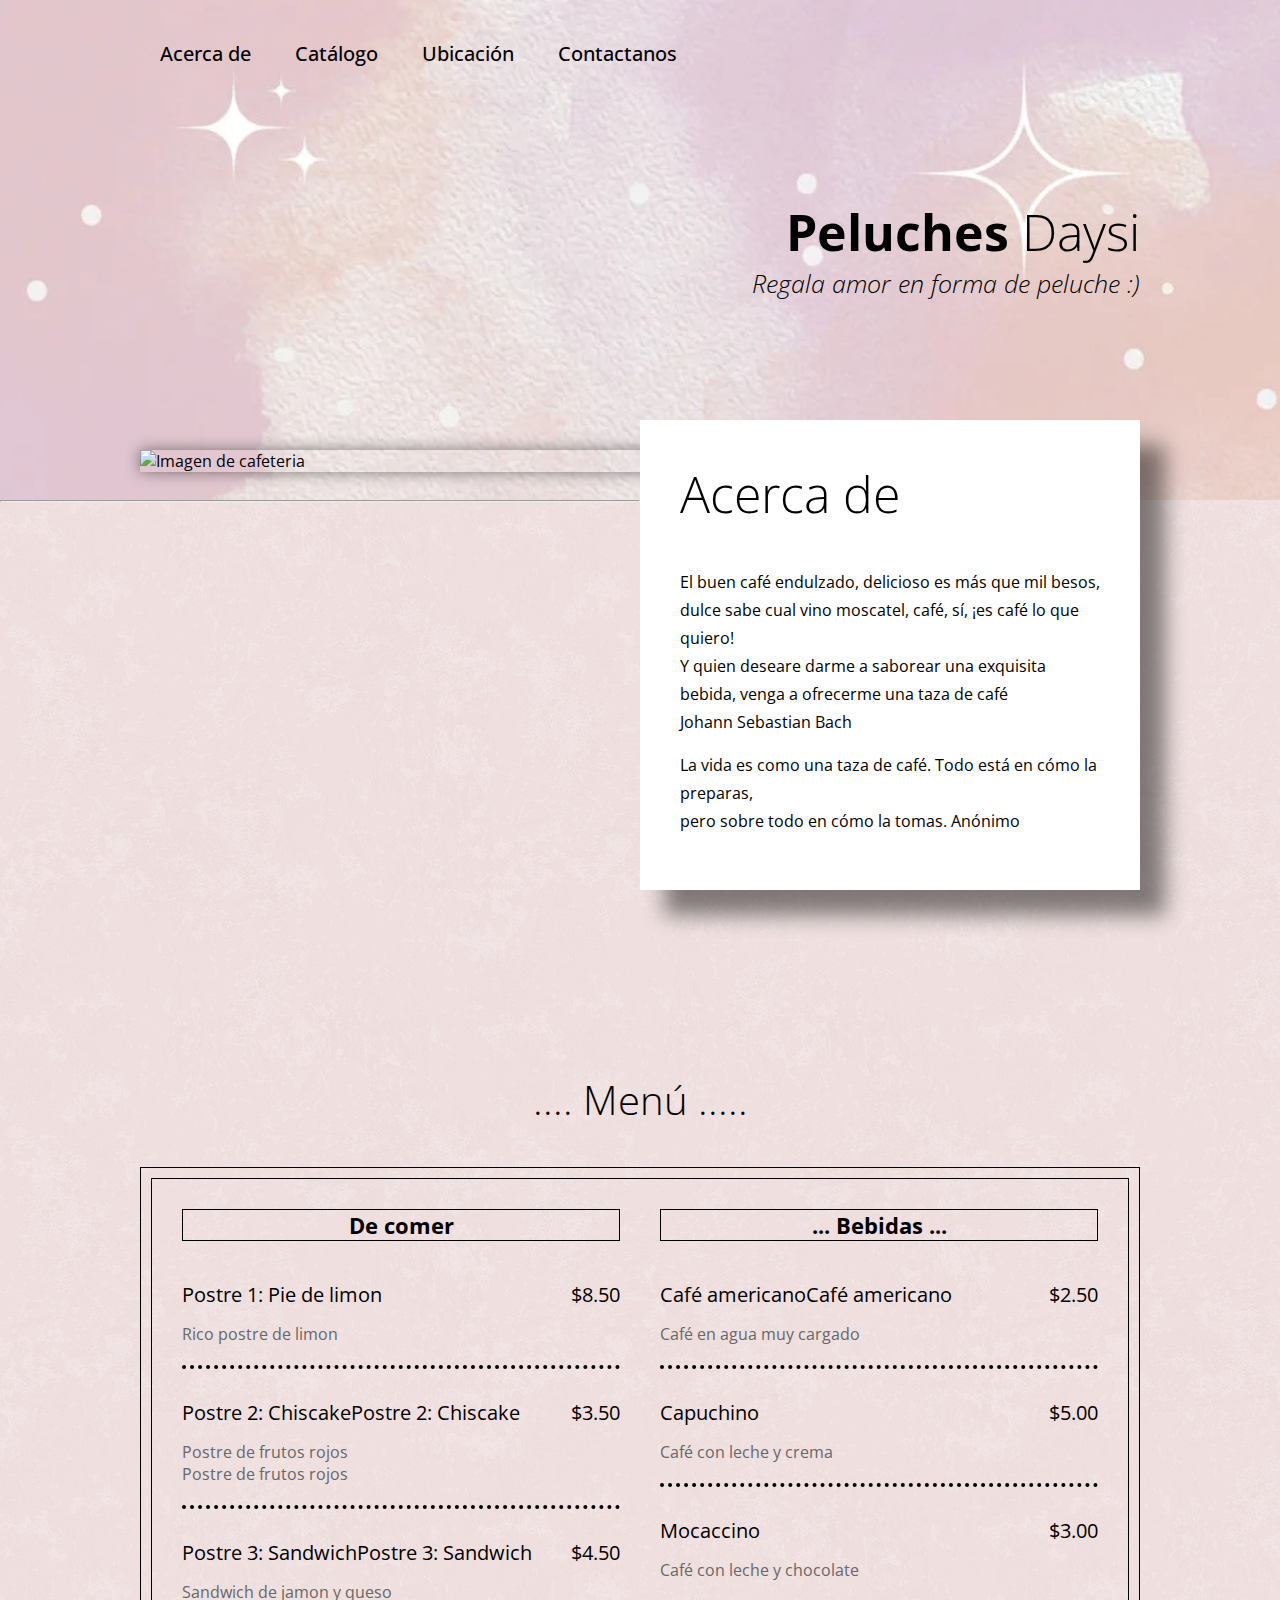
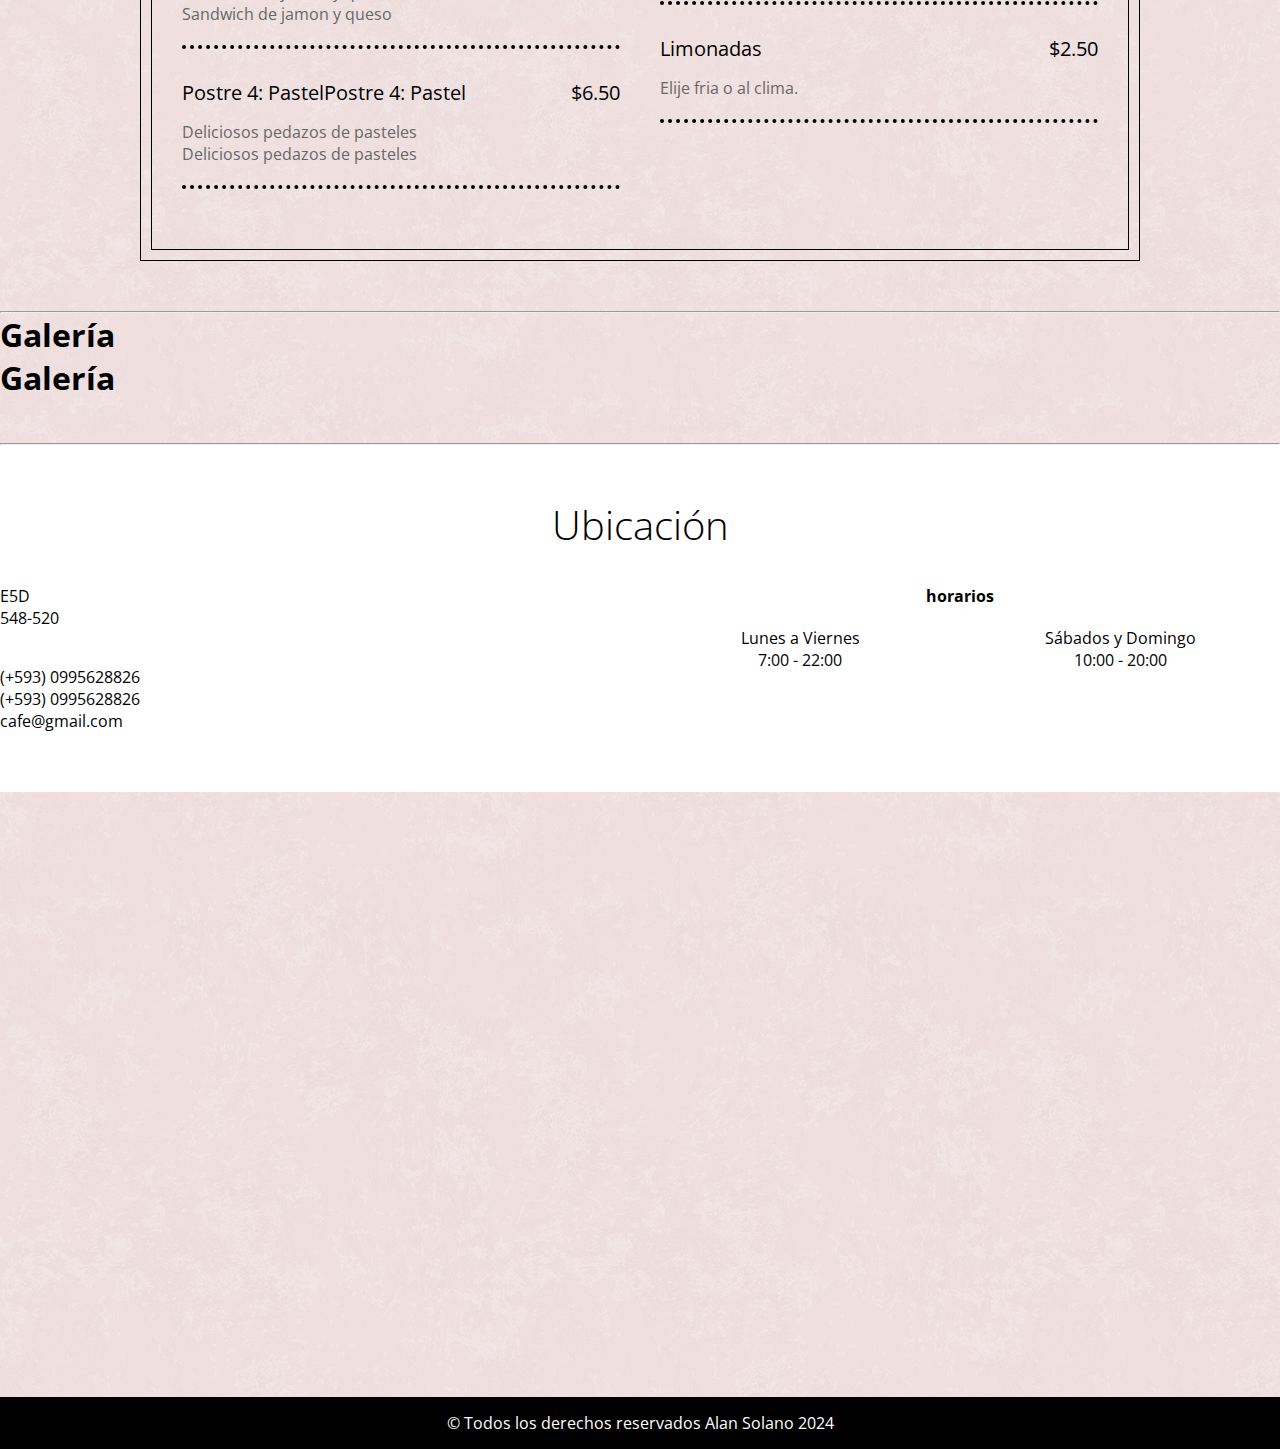
==== index.html @ 368964bd "proyecto" ====
<!--
    Programador:Alan Solano
    revicion:no
    fecha:24/04/2024
    detalle: Este el index de mi página web 
-->
<!DOCTYPE html>
<html lang="en">

<head>
    <meta charset="UTF-8">
    <meta name="viewport"
        content="width=device-width, user-scalable=0, maximun-scale=1.0, minimun-scale=1.0, initial-scale=1.0">
    <link rel="stylesheet" href="estilos/estilos.css">
    <link rel="stylesheet" href="">
    <link href="https://fonts.googleapis.com/css2?family=Open+Sans:ital,wght@0,300..800;1,300..800&display=swap"
        rel="stylesheet">
    <title>Peluches Daysi</title>
</head>

<body>
    <header>
        <div class="contenedor">
            <nav class="menu">
                <a href="#" id="btn-acerca-de">Acerca de</a>
                <a href="#" id="btn-catalogo">Catálogo</a>
                <a href="#" id="btn-ubicacion">Ubicación</a>
                <a href="#" id="btn-contacto">Contactanos</a>
            </nav>
            <div class="texto">
                <h1 class="nombre">Peluches <span>Daysi</span></h1>
                <h3>Regala amor en forma de peluche :)</h3>
            </div>
        </div>
    </header>
    <!--Section main-->
    <section class="main">
        <!--Seccion Acerca de-->
        <section class="acerca-de" id="acerca-de">
            <div class="contenedor">
                <div class="foto">
                    <img src="imagenes/WhatsApp Image 2024-04-17 at 19.40.51.jpeg" alt="Imagen de cafeteria" id="img">
                </div>
                <article>
                    <h3>Acerca de</h3>
                    <p class="texto-central">El buen café endulzado, delicioso es más que mil besos, dulce sabe cual
                        vino moscatel, café, sí, ¡es café lo que quiero! <br>
                        Y quien deseare darme a saborear una exquisita bebida, venga a ofrecerme una taza de café <br>
                        Johann Sebastian Bach
                    </p>
                    <p class="texto-central">La vida es como una taza de café. Todo está en cómo la preparas, <br>
                        pero sobre todo en cómo la tomas.
                        Anónimo
                    </p>
                </article>
            </div>
            <hr>
        </section>
        <!--Fin acerca de -->
        <!--Fin menu-->
        <section class="menu">
            <div class="contenedor">
                <h3 class="titulo" id="platillos">.... Menú .....</h3>
                <div class="contenedor-menu">
                    <div class="contenedor-menu2">
                        <article>
                            <p class="categoria">De comer</p>
                            <div class="platos">
                                <p class="nombre">Postre 1: Pie de limon</p>
                                <p class="precio">$8.50</p>
                                <p class="descripcion">Rico postre de limon
                                </p>
                            </div>
                            <div class="platos">
                                <p class="nombre">Postre 2: Chiscake</p>
                                <p class="nombre">Postre 2: Chiscake</p>
                                <p class="precio">$3.50</p>
                                <p class="descripcion">Postre de frutos rojos <br>
                                <p class="descripcion">Postre de frutos rojos <br>
                                </p>
                            </div>
                            <div class="platos">
                                <p class="nombre">Postre 3: Sandwich</p>
                                <p class="nombre">Postre 3: Sandwich</p>
                                <p class="precio">$4.50</p>
                                <p class="descripcion">Sandwich de jamon y queso
                                <p class="descripcion">Sandwich de jamon y queso
                                </p>
                            </div>
                            <div class="platos">
                                <p class="nombre">Postre 4: Pastel</p>
                                <p class="nombre">Postre 4: Pastel</p>
                                <p class="precio">$6.50</p>
                                <p class="descripcion">Deliciosos pedazos de pasteles
                                <p class="descripcion">Deliciosos pedazos de pasteles
                                </p>
                            </div>
                        </article>
                        <!--Fin de la secion comer-->
                        <article>
                            <p class="categoria">... Bebidas ...</p>
                            <div class="platos">
                                <p class="nombre">Café americano</p>
                                <p class="nombre">Café americano</p>
                                <p class="precio">$2.50</p>
                                <p class="descripcion">Café en agua muy cargado

                                </p>
                            </div>
                            <div class="platos">
                                <p class="nombre">Capuchino</p>
                                <p class="precio">$5.00</p>
                                <p class="descripcion">Café con leche y crema
                                </p>
                            </div>
                            <div class="platos">
                                <p class="nombre">Mocaccino</p>
                                <p class="precio">$3.00</p>
                                <p class="descripcion">Café con leche y chocolate
                                </p>
                            </div>
                            <div class="platos">
                                <p class="nombre">Limonadas</p>
                                <p class="precio">$2.50</p>
                                <p class="descripcion">Elije fria o al clima.
                                </p>
                            </div>
                        </article>
                    </div>
                </div>
            </div>
        </section>
        <!--Fin de menú-->
        <!--Inicio de galería-->
        <hr>
        <h1 class="titulo-galeria">Galería</h1>
        <h1 class="titulo-galeria">Galería</h1>

        <section class="galeria" id="galeria">
            <div class="foto">
                <img src="imagenes//1.jpeg" alt="">
            </div>
            <div class="foto">
                <img src="imagenes//7.jpeg" alt="">
            </div>
            <div class="foto">
                <img src="imagenes//6.jpeg" alt="">
            </div>
            <div class="foto">
                <img src="imagenes//5.jpeg" alt="">
            </div>
            <div class="foto">
                <img src="imagenes//4.jpeg" alt="">
            </div>
            <div class="foto">
                <img src="imagenes//3.jpeg" alt="">
            </div>
            <div class="foto">
                <img src="imagenes//2.jpeg" alt="">
            </div>
            <div class="foto">
                <img src="imagenes//1.jpeg" alt="">
            </div>
        </section>
        <hr>
        <!--Sección ubiación-->
        <section class="ubicacion" id="ubicacion">
            <div class="contenedor">
                <h3 class="titulo">Ubicación</h3>
            </div>
            <div class="direccion">
                <p class="calle">E5D <br />548-520</p><br>
                <p class="telefono">(+593) 0995628826</p>
                <p class="telefono">(+593) 0995628826</p>
                <p class="correo"> cafe@gmail.com</p>
            </div>
            <div class="horarios">
                <h4>horarios</h4>
                <p class="entre-semana">Lunes a Viernes <br> 7:00 - 22:00</p>
                <p class="fin-semana">Sábados y Domingo <br> 10:00 - 20:00</p>
            </div>

        </section>
        <!--Fin contactos-->
        <!--Inicio mapa-->
        <section class="mapa">
            <iframe
                src="https://www.google.com/maps/embed?pb=!1m18!1m12!1m3!1d3989.795718801471!2d-78.49954532596028!3d-0.19285473540654408!2m3!1f0!2f0!3f0!3m2!1i1024!2i768!4f13.1!3m3!1m2!1s0x91d59a6a396e7a79%3A0xb00ae5ab53467167!2sInstituto%20Superior%20Tecnol%C3%B3gico%20Quito!5e0!3m2!1ses-419!2sec!4v1714058876182!5m2!1ses-419!2sec"
                width="800" height="600" style="border:0;" allowfullscreen="" loading="lazy"
                referrerpolicy="no-referrer-when-downgrade"></iframe>

        </section>
        <!--finde mapa-->

    </section>
    <!--fin seccion main-->
    <footer>
        <div class="contendeorf">
            <div class="copyrigh">
                <p>&copy; Todos los derechos reservados Alan Solano 2024</p>
            </div>
        </div>
    </footer>
</body>

</html>
---- estilos/estilos.css ----
* {
    margin: 0;
    padding: 0;
    -webkit-box-sizing: border-box;
    -moz-box-sizing: border-box;
    box-sizing: border-box;
    background-color: url('../imagenes/bg.jpg');
}

body {
    font-family: "Open Sans", Arial, Sans-serif;
    font-size: 16px;
}

.contenedor {
    width: 90%;
    max-width: 1000px;
    margin: auto;
    overflow: hidden;
}

/*----ESTILOS HEADER-----*/
header {
    width: 100%;
    background: url('../imagenes/fondo.jpg') #f8c0d3;
    background-size: cover;
    background-attachment: fixed;
    background-position: center 0;
}

header .contenedor {
    position: relative;
    height: 500px;
}

header .menu {
    width: 100%;
    text-align: left;
}

header .menu a {
    color: rgb(0, 0, 0);
    font-size: 20px;
    font-weight: 500;
    display: inline-block;
    margin: 40px 20px;
    text-decoration: none;
    position: relative;
}

header .menu a:hover {
    color: rgb(245, 68, 245);
    text-decoration: underline;

}

header .texto {
    width: 100%;
    color: #000000;
    position: absolute;
    top: 50%;
    margin-top: -52px;
    text-align: right;

}

header .texto .nombre {
    font-size: 50px;
    font-weight: 600px;
}

header .texto .nombre span {
    font-weight: 300;
}

header .texto h3 {
    font-style: italic;
    font-size: 25px;
    font-weight: 300;
}

/*---MAIN---*/
.main {
    background: url('../imagenes/bg-all.jpg');
    background-repeat: repeat;
}

.main .acerca-de .contenedor {
    overflow: visible;
    position: relative;
}

.main .acerca-de .foto {
    width: 80%;
    position: absolute;
    left: 0;
    top: -50px;
    z-index: 0;
    box-shadow: 0px 0px 15px rgba(0, 0, 0, 0.466);
}

.main .acerca-de .foto img {
    vertical-align: top;
    width: 100%;
}

.main .acerca-de article {
    background: white;
    padding: 40px;
    width: 50%;
    position: relative;
    top: -80px;
    z-index: 0;
    float: right;
    box-shadow: 25px 25px 20px rgba(0, 0, 0, 0.466);
}

.main .acerca-de article h3 {
    font-size: 50px;
    font-weight: 300;
    margin-bottom: 40px;


}

.main .acerca-de article p {

    line-height: 28px;
    margin-bottom: 15px;
}


/*---SECTION MENU---*/
.main .menu {
    padding-top: 570px;
    margin-bottom: 50px;
}

.main .menu .titulo {
    font-size: 40px;
    font-weight: 300;
    text-align: center;
    margin-bottom: 40px;
}


.main .menu .contenedor-menu,
.main .menu .contenedor-menu2 {
    border: 1px solid black;
    background: transparent;
    padding: 10px;
    overflow: hidden;


}

.main .menu article {
    padding: 20px;
    width: 50%;
    float: left;
    width: 50%;
    float: left;
}

.main .menu article .categoria {
    text-align: center;
    margin-bottom: 40px;
    font-weight: 700;
    font-size: 22px;
    border: 1px solid rgb(0, 0, 0);
}

.main .menu .platos {
    margin-bottom: 30px;
    padding-bottom: 20px;
    border-bottom: 4px dotted black;
    overflow: hidden;
}

.main .menu .nombre {
    font-size: 20px;
    margin-bottom: 15px;
    float: left;
}

.main .menu .precio {
    font-size: 20px;
    margin-bottom: 15px;
    float: right;
    float: right;
}

.main .menu .descripcion {
    font-size: 16px;
    color: #676767;
    clear: both;
}

.main .galeria {
    overflow: hidden;
}

.main .galeria .foto {
    width: 25%;
    float: left;


}


.main .galeria .foto img {
    width: 100%;
    vertical-align: top;
    opacity: .7;
}


.main .galeria .foto img:hover {
    opacity: 1;
    -webkit-transition: all .3s ease;
    -o-transition: all .3 ease;
    transition: all .3 ease;
}

/*----Ubicación ----*/
.main .ubicacion {
    background: #fff;
    padding: 60px 0;
    overflow: hidden;
}

.main .ubicacion .titulo {
    text-align: center;
    font-size: 40px;
    line-height: 40px;
    font-weight: 300;
    margin-bottom: 40px;
}

.main .ubicacion .direccion {
    float: left;
    width: 50%;
    text-align: left;
}

.main .ubicacion .horarios {
    float: right;
    width: 50%;
    text-align: right;
    overflow: hidden;
}

.main .ubicacion .direccion .calle {
    margin-bottom: 15px;
}

.main .ubicacion .horarios h4 {
    text-align: center;
    margin-bottom: 20px;
}

.main .ubicacion .horarios .entre-semana,
.main .ubicacion .horarios .fin-semana {
    width: 50%;
    float: left;
    text-align: center;
}

.main .mapa {
    width: 100%;
    overflow: hidden;
}

.main .mapa iframe {
    width: 100%;
    max-height: 600px;
}

/*---footer---*/
footer {
    background: #000;
}

footer .copyrigh {
    text-align: center;
    padding: 15px 0;
    color: #fff;
}

/*---Media Querys---*/

@media screen and (max-width : 800px) {
    header .contenedor {
        position: static;
        height: auto;
    }

    header .texto {
        position: static;
        margin: 100px 0;
    }

    header .menu {
        text-align: center;
    }

    header .menu a {
        margin: 20px 10px;
    }

    header .contenedor .texto h1 {
        font-size: 30px;
    }

    header .contenedor .texto h3 {
        font-size: 18px;
    }

    .main .acerca-de .foto {
        width: 100%;
        position: relative;
    }

    .main .acerca-de article {
        position: relative;
        width: 100%;
    }
    .main .menu article {
        width: 100%;
    }
    .main .menu {
        padding-top: 300px;
    }
    .main .galeria .foto {
        width: 50%;
    }

}
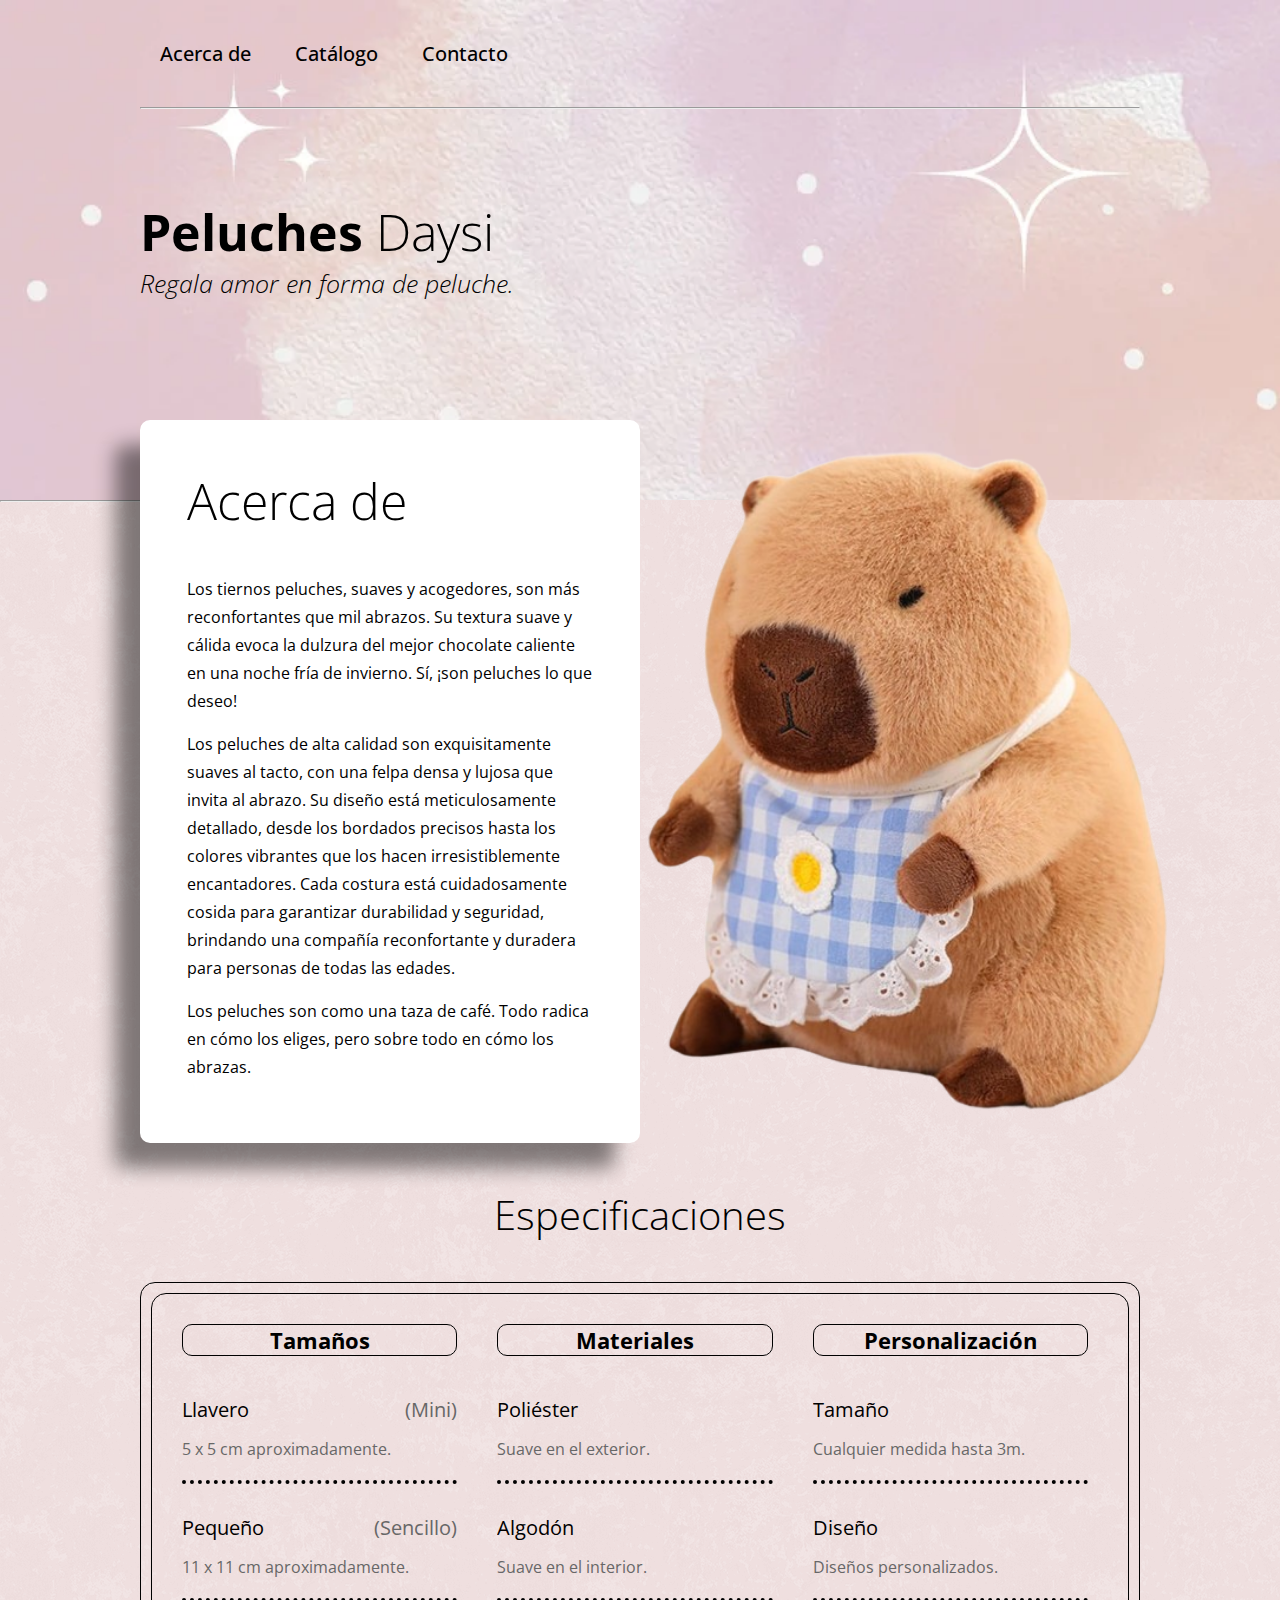
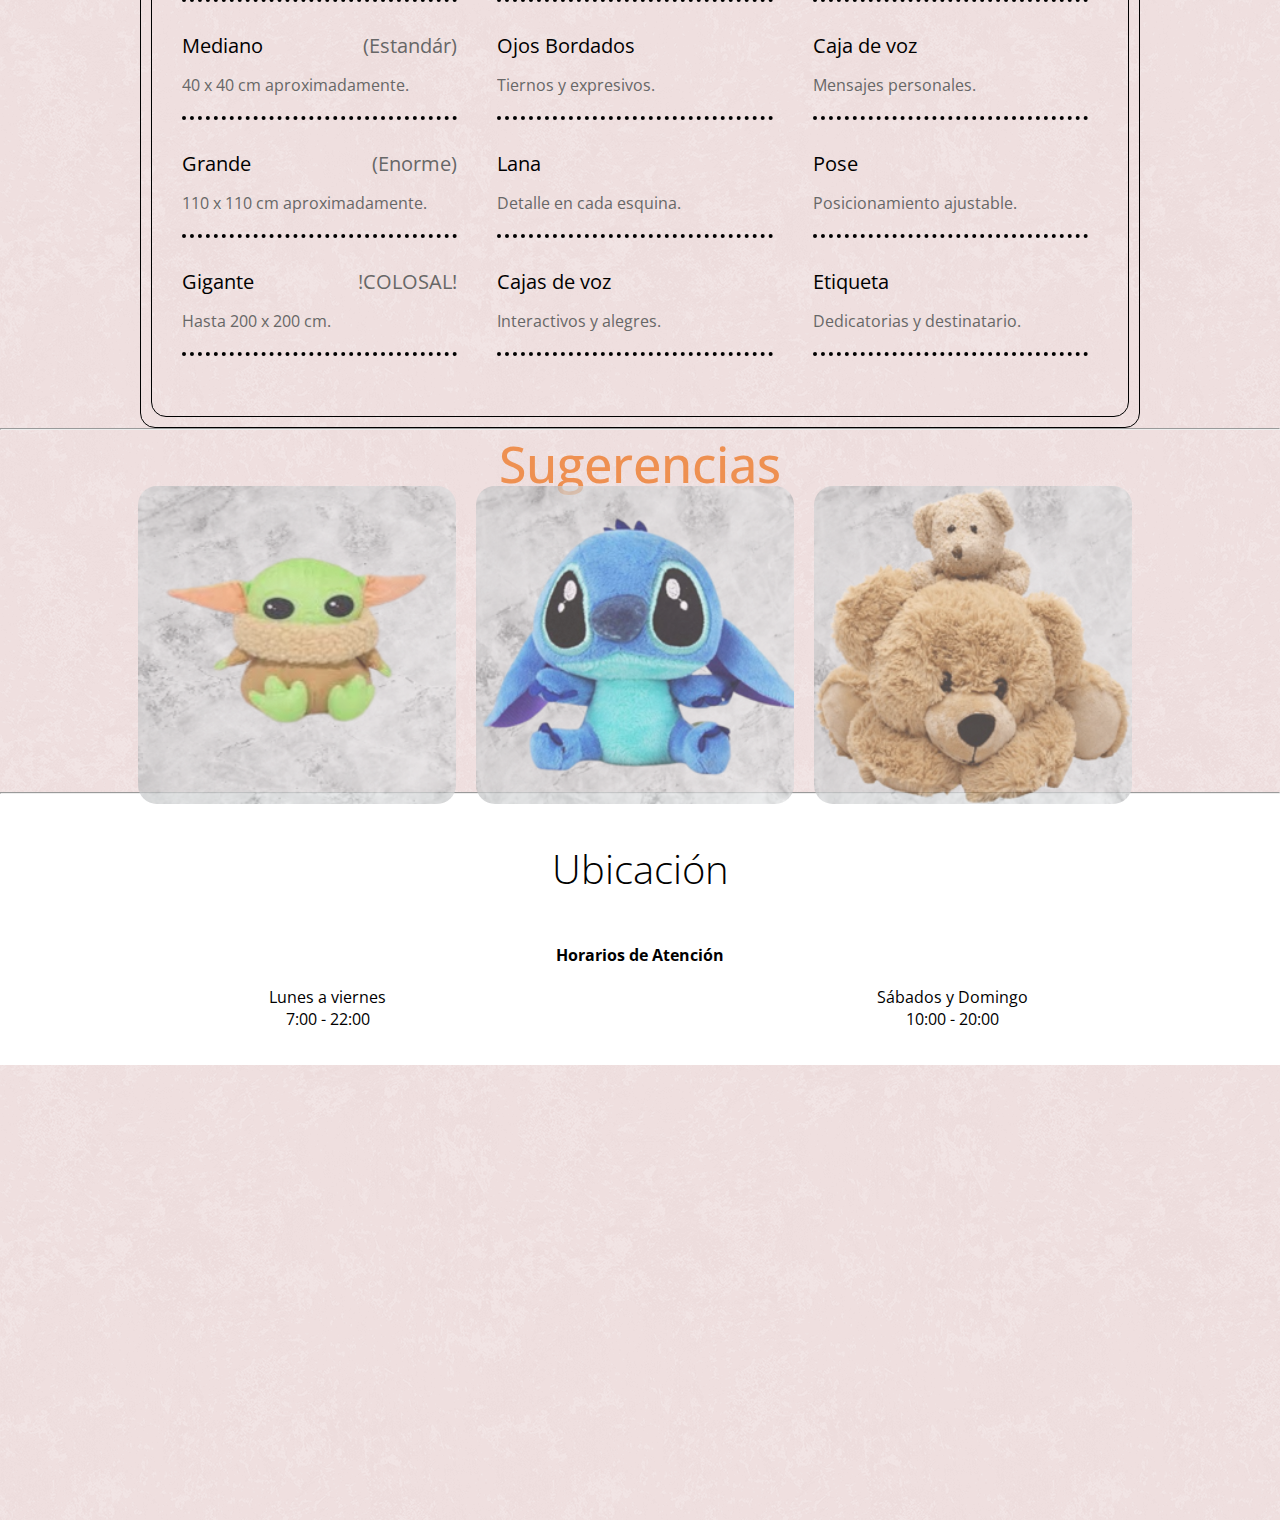
==== commit c8af1702: "proyecto" ====
--- a/index.html
+++ b/index.html
@@ -1,7 +1,6 @@
 <!--
     Programador:Alan Solano
-    revicion:no
-    fecha:24/04/2024
+    fecha:27/04/2024
     detalle: Este el index de mi página web 
 -->
 <!DOCTYPE html>
@@ -13,194 +12,204 @@
         content="width=device-width, user-scalable=0, maximun-scale=1.0, minimun-scale=1.0, initial-scale=1.0">
     <link rel="stylesheet" href="estilos/estilos.css">
     <link rel="stylesheet" href="">
+    <link rel="icon" type="image/png" href="imagenes/icono.png">
     <link href="https://fonts.googleapis.com/css2?family=Open+Sans:ital,wght@0,300..800;1,300..800&display=swap"
         rel="stylesheet">
     <title>Peluches Daysi</title>
+
 </head>
 
 <body>
+    <!--Section Header-->
     <header>
         <div class="contenedor">
             <nav class="menu">
                 <a href="#" id="btn-acerca-de">Acerca de</a>
-                <a href="#" id="btn-catalogo">Catálogo</a>
-                <a href="#" id="btn-ubicacion">Ubicación</a>
-                <a href="#" id="btn-contacto">Contactanos</a>
+                <a href="vistas/catalogo.html" id="btn-catalogo">Catálogo</a>
+                <a href="vistas/contactos.html" id="btn-contacto">Contacto</a>
+                <hr>
             </nav>
             <div class="texto">
                 <h1 class="nombre">Peluches <span>Daysi</span></h1>
-                <h3>Regala amor en forma de peluche :)</h3>
+                <h3>Regala amor en forma de peluche.</h3>
             </div>
         </div>
     </header>
+    <!--Fin Header-->
     <!--Section main-->
     <section class="main">
         <!--Seccion Acerca de-->
         <section class="acerca-de" id="acerca-de">
             <div class="contenedor">
                 <div class="foto">
-                    <img src="imagenes/WhatsApp Image 2024-04-17 at 19.40.51.jpeg" alt="Imagen de cafeteria" id="img">
+                    <img src="imagenes/peluche.jpg" alt="Imagen de cafeteria" id="img">
                 </div>
                 <article>
                     <h3>Acerca de</h3>
-                    <p class="texto-central">El buen café endulzado, delicioso es más que mil besos, dulce sabe cual
-                        vino moscatel, café, sí, ¡es café lo que quiero! <br>
-                        Y quien deseare darme a saborear una exquisita bebida, venga a ofrecerme una taza de café <br>
-                        Johann Sebastian Bach
+                    <p class="texto-central">Los tiernos peluches, suaves y acogedores, son más reconfortantes que mil
+                        abrazos.
+                        Su textura suave y cálida evoca la dulzura del mejor chocolate caliente en una noche fría de
+                        invierno.
+                        Sí, ¡son peluches lo que deseo!<br>
                     </p>
-                    <p class="texto-central">La vida es como una taza de café. Todo está en cómo la preparas, <br>
-                        pero sobre todo en cómo la tomas.
-                        Anónimo
+                    <p>Los peluches de alta calidad son exquisitamente suaves al tacto, con una felpa densa y lujosa que
+                        invita al abrazo. Su diseño está meticulosamente detallado, desde los bordados precisos hasta
+                        los colores vibrantes que los hacen irresistiblemente encantadores. Cada costura está
+                        cuidadosamente cosida para garantizar durabilidad y seguridad, brindando una compañía
+                        reconfortante y duradera para personas de todas las edades.</p>
+                    <p class="texto-central">Los peluches son como una taza de café. Todo radica en cómo los eliges,
+                        pero sobre todo en cómo los abrazas.
+
                     </p>
                 </article>
             </div>
             <hr>
         </section>
         <!--Fin acerca de -->
-        <!--Fin menu-->
+        <!--Inicio Menu-->
         <section class="menu">
             <div class="contenedor">
-                <h3 class="titulo" id="platillos">.... Menú .....</h3>
+                <h3 class="titulo" id="platillos">Especificaciones</h3>
                 <div class="contenedor-menu">
                     <div class="contenedor-menu2">
+                        <!--Inicios Tamaños-->
                         <article>
-                            <p class="categoria">De comer</p>
-                            <div class="platos">
-                                <p class="nombre">Postre 1: Pie de limon</p>
-                                <p class="precio">$8.50</p>
-                                <p class="descripcion">Rico postre de limon
-                                </p>
-                            </div>
-                            <div class="platos">
-                                <p class="nombre">Postre 2: Chiscake</p>
-                                <p class="nombre">Postre 2: Chiscake</p>
-                                <p class="precio">$3.50</p>
-                                <p class="descripcion">Postre de frutos rojos <br>
-                                <p class="descripcion">Postre de frutos rojos <br>
-                                </p>
-                            </div>
-                            <div class="platos">
-                                <p class="nombre">Postre 3: Sandwich</p>
-                                <p class="nombre">Postre 3: Sandwich</p>
-                                <p class="precio">$4.50</p>
-                                <p class="descripcion">Sandwich de jamon y queso
-                                <p class="descripcion">Sandwich de jamon y queso
-                                </p>
-                            </div>
-                            <div class="platos">
-                                <p class="nombre">Postre 4: Pastel</p>
-                                <p class="nombre">Postre 4: Pastel</p>
-                                <p class="precio">$6.50</p>
-                                <p class="descripcion">Deliciosos pedazos de pasteles
-                                <p class="descripcion">Deliciosos pedazos de pasteles
+                            <p class="especificacion">Tamaños</p>
+                            <div class="esp">
+                                <p class="nombre">Llavero</p>
+                                <p class="tmn">(Mini)</p>
+                                <p class="descripcion">5 x 5 cm aproximadamente.
+                                </p>
+                            </div>
+                            <div class="esp">
+                                <p class="nombre">Pequeño</p>
+                                <p class="tmn">(Sencillo)</p>
+                                <p class="descripcion">11 x 11 cm aproximadamente.<br>
+                                </p>
+                            </div>
+                            <div class="esp">
+                                <p class="nombre">Mediano</p>
+                                <p class="tmn">(Estandár)</p>
+                                <p class="descripcion">40 x 40 cm aproximadamente.
+                                </p>
+                            </div>
+                            <div class="esp">
+                                <p class="nombre">Grande</p>
+                                <p class="tmn">(Enorme)</p>
+                                <p class="descripcion">110 x 110 cm aproximadamente.
+                                </p>
+                            </div>
+                            <div class="esp">
+                                <p class="nombre">Gigante</p>
+                                <p class="tmn">!COLOSAL!</p>
+                                <p class="descripcion">Hasta 200 x 200 cm.
                                 </p>
                             </div>
                         </article>
-                        <!--Fin de la secion comer-->
+                        <!--Fin Tamaños-->
+                        <!--Inicio Materiales-->
                         <article>
-                            <p class="categoria">... Bebidas ...</p>
-                            <div class="platos">
-                                <p class="nombre">Café americano</p>
-                                <p class="nombre">Café americano</p>
-                                <p class="precio">$2.50</p>
-                                <p class="descripcion">Café en agua muy cargado
-
-                                </p>
-                            </div>
-                            <div class="platos">
-                                <p class="nombre">Capuchino</p>
-                                <p class="precio">$5.00</p>
-                                <p class="descripcion">Café con leche y crema
-                                </p>
-                            </div>
-                            <div class="platos">
-                                <p class="nombre">Mocaccino</p>
-                                <p class="precio">$3.00</p>
-                                <p class="descripcion">Café con leche y chocolate
-                                </p>
-                            </div>
-                            <div class="platos">
-                                <p class="nombre">Limonadas</p>
-                                <p class="precio">$2.50</p>
-                                <p class="descripcion">Elije fria o al clima.
+                            <p class="especificacion">Materiales</p>
+                            <div class="esp">
+                                <p class="nombre">Poliéster</p>
+                                <p class="descripcion">Suave en el exterior.
+                                </p>
+                            </div>
+                            <div class="esp">
+                                <p class="nombre">Algodón</p>
+                                <p class="descripcion">Suave en el interior.
+                                </p>
+                            </div>
+                            <div class="esp">
+                                <p class="nombre">Ojos Bordados</p>
+                                <p class="descripcion">Tiernos y expresivos.
+                                </p>
+                            </div>
+                            <div class="esp">
+                                <p class="nombre">Lana</p>
+                                <p class="descripcion">Detalle en cada esquina.
+                                </p>
+                            </div>
+                            <div class="esp">
+                                <p class="nombre">Cajas de voz</p>
+                                <p class="descripcion">Interactivos y alegres.
                                 </p>
                             </div>
                         </article>
+                        <!--Fin Materiales-->
+                        <!--Inicio Personalizacion-->
+                        <article>
+                            <p class="especificacion">Personalización</p>
+                            <div class="esp">
+                                <p class="nombre">Tamaño</p>
+                                <p class="descripcion">Cualquier medida hasta 3m.
+                                </p>
+                            </div>
+                            <div class="esp">
+                                <p class="nombre">Diseño</p>
+                                <p class="descripcion">Diseños personalizados.
+                                </p>
+                            </div>
+                            <div class="esp">
+                                <p class="nombre">Caja de voz</p>
+                                <p class="descripcion">Mensajes personales.
+                                </p>
+                            </div>
+                            <div class="esp">
+                                <p class="nombre">Pose</p>
+                                <p class="descripcion">Posicionamiento ajustable.
+                                </p>
+                            </div>
+                            <div class="esp">
+                                <p class="nombre">Etiqueta</p>
+                                <p class="descripcion">Dedicatorias y destinatario.
+                                </p>
+                            </div>
+                        </article>
+                        <!--Fin Personalizacion-->
                     </div>
                 </div>
             </div>
         </section>
         <!--Fin de menú-->
-        <!--Inicio de galería-->
+        <!--Inicio de Sugerencias-->
         <hr>
-        <h1 class="titulo-galeria">Galería</h1>
-        <h1 class="titulo-galeria">Galería</h1>
-
-        <section class="galeria" id="galeria">
+        <h1 class="titulo-sug">Sugerencias</h1>
+        <section class="sug" id="sug">
             <div class="foto">
-                <img src="imagenes//1.jpeg" alt="">
+                <a href="./vistas/pel1.html"><img src="imagenes/catalogo/pel1.jpg" alt=""></a>
             </div>
             <div class="foto">
-                <img src="imagenes//7.jpeg" alt="">
+                <a href="./vistas/pel2.html"><img src="imagenes/catalogo/pel2.jpg" alt=""></a>
             </div>
             <div class="foto">
-                <img src="imagenes//6.jpeg" alt="">
-            </div>
-            <div class="foto">
-                <img src="imagenes//5.jpeg" alt="">
-            </div>
-            <div class="foto">
-                <img src="imagenes//4.jpeg" alt="">
-            </div>
-            <div class="foto">
-                <img src="imagenes//3.jpeg" alt="">
-            </div>
-            <div class="foto">
-                <img src="imagenes//2.jpeg" alt="">
-            </div>
-            <div class="foto">
-                <img src="imagenes//1.jpeg" alt="">
-            </div>
-        </section>
+                <a href="./vistas/pel3.html"><img src="imagenes/catalogo/pel3.jpg" alt=""></a>
+            </div>
+
+        </section>
+        <!--Fin Sugerencias-->
         <hr>
-        <!--Sección ubiación-->
+        <!--Sección ubicación-->
         <section class="ubicacion" id="ubicacion">
             <div class="contenedor">
                 <h3 class="titulo">Ubicación</h3>
             </div>
-            <div class="direccion">
-                <p class="calle">E5D <br />548-520</p><br>
-                <p class="telefono">(+593) 0995628826</p>
-                <p class="telefono">(+593) 0995628826</p>
-                <p class="correo"> cafe@gmail.com</p>
-            </div>
             <div class="horarios">
-                <h4>horarios</h4>
-                <p class="entre-semana">Lunes a Viernes <br> 7:00 - 22:00</p>
+                <h4>Horarios de Atención</h4>
+                <p class="entre-semana">Lunes a viernes <br> 7:00 - 22:00</p>
                 <p class="fin-semana">Sábados y Domingo <br> 10:00 - 20:00</p>
             </div>
-
-        </section>
-        <!--Fin contactos-->
+        </section>
+        <!--Fin ubicación-->
         <!--Inicio mapa-->
         <section class="mapa">
             <iframe
-                src="https://www.google.com/maps/embed?pb=!1m18!1m12!1m3!1d3989.795718801471!2d-78.49954532596028!3d-0.19285473540654408!2m3!1f0!2f0!3f0!3m2!1i1024!2i768!4f13.1!3m3!1m2!1s0x91d59a6a396e7a79%3A0xb00ae5ab53467167!2sInstituto%20Superior%20Tecnol%C3%B3gico%20Quito!5e0!3m2!1ses-419!2sec!4v1714058876182!5m2!1ses-419!2sec"
-                width="800" height="600" style="border:0;" allowfullscreen="" loading="lazy"
+                src="https://www.google.com/maps/embed?pb=!1m18!1m12!1m3!1d3989.7707962434297!2d-78.53554402500434!3d-0.2796523353543966!2m3!1f0!2f0!3f0!3m2!1i1024!2i768!4f13.1!3m3!1m2!1s0x91d598921d5e6557%3A0x1cd0ef392bb4e554!2sCentro%20Comercial%20de%20Mayoristas%20y%20Negocios%20Andinos!5e0!3m2!1ses!2sec!4v1714330984713!5m2!1ses!2sec"
+                width="600" height="450" style="border:0;" allowfullscreen="" loading="lazy"
                 referrerpolicy="no-referrer-when-downgrade"></iframe>
-
-        </section>
-        <!--finde mapa-->
-
+        </section>
+        <!--Fin de mapa-->
     </section>
-    <!--fin seccion main-->
-    <footer>
-        <div class="contendeorf">
-            <div class="copyrigh">
-                <p>&copy; Todos los derechos reservados Alan Solano 2024</p>
-            </div>
-        </div>
-    </footer>
 </body>
 
 </html>--- a/estilos/estilos.css
+++ b/estilos/estilos.css
@@ -31,6 +31,7 @@
 header .contenedor {
     position: relative;
     height: 500px;
+    
 }
 
 header .menu {
@@ -60,7 +61,7 @@
     position: absolute;
     top: 50%;
     margin-top: -52px;
-    text-align: right;
+    text-align: left;
 
 }
 
@@ -91,28 +92,29 @@
 }
 
 .main .acerca-de .foto {
-    width: 80%;
-    position: absolute;
-    left: 0;
+    width: 50%;
+    position: relative;
+    left: 5px;
     top: -50px;
     z-index: 0;
-    box-shadow: 0px 0px 15px rgba(0, 0, 0, 0.466);
+    float: right;
 }
 
 .main .acerca-de .foto img {
     vertical-align: top;
-    width: 100%;
+    width: 105%;
 }
 
 .main .acerca-de article {
     background: white;
-    padding: 40px;
+    padding: 47px;
     width: 50%;
-    position: relative;
+    position: absolute;
     top: -80px;
     z-index: 0;
-    float: right;
-    box-shadow: 25px 25px 20px rgba(0, 0, 0, 0.466);
+    border-radius: 10px;
+    float: left;
+    box-shadow: -25px 25px 20px rgba(0, 0, 0, 0.466);
 }
 
 .main .acerca-de article h3 {
@@ -132,13 +134,13 @@
 
 /*---SECTION MENU---*/
 .main .menu {
-    padding-top: 570px;
-    margin-bottom: 50px;
+    padding-top: 590px;
 }
 
 .main .menu .titulo {
     font-size: 40px;
     font-weight: 300;
+    margin-top: 25px;
     text-align: center;
     margin-bottom: 40px;
 }
@@ -147,6 +149,7 @@
 .main .menu .contenedor-menu,
 .main .menu .contenedor-menu2 {
     border: 1px solid black;
+    border-radius: 15px;
     background: transparent;
     padding: 10px;
     overflow: hidden;
@@ -156,21 +159,20 @@
 
 .main .menu article {
     padding: 20px;
-    width: 50%;
-    float: left;
-    width: 50%;
-    float: left;
-}
-
-.main .menu article .categoria {
+    width: 33%;
+    float: left;
+}
+
+.main .menu article .especificacion {
     text-align: center;
     margin-bottom: 40px;
     font-weight: 700;
+    border-radius: 10px;
     font-size: 22px;
     border: 1px solid rgb(0, 0, 0);
 }
 
-.main .menu .platos {
+.main .menu .esp {
     margin-bottom: 30px;
     padding-bottom: 20px;
     border-bottom: 4px dotted black;
@@ -183,10 +185,10 @@
     float: left;
 }
 
-.main .menu .precio {
+.main .menu .tmn {
     font-size: 20px;
     margin-bottom: 15px;
-    float: right;
+    color: #676767;
     float: right;
 }
 
@@ -196,27 +198,39 @@
     clear: both;
 }
 
-.main .galeria {
-    overflow: hidden;
-}
-
-.main .galeria .foto {
-    width: 25%;
-    float: left;
-
-
-}
-
-
-.main .galeria .foto img {
+.main .sug {
+    padding: 10%;
+    overflow: hidden;
+    margin-top: -150px;
+    margin-bottom: -150px;
+}
+
+.main .titulo-sug{
+    text-align: center;
+    font-size: 50px;
+    color: rgb(238, 144, 81);
+    font-weight: 500;
+}
+
+.main .sug .foto {
+    width: 33%;
+    float: left;
+    
+padding: 10px;
+}
+
+
+.main .sug .foto img {
     width: 100%;
     vertical-align: top;
     opacity: .7;
-}
-
-
-.main .galeria .foto img:hover {
+    border-radius: 19px;
+}
+
+
+.main .sug .foto img:hover {
     opacity: 1;
+    border: 5px double rgba(114, 114, 114, 0.767);
     -webkit-transition: all .3s ease;
     -o-transition: all .3 ease;
     transition: all .3 ease;
@@ -225,7 +239,7 @@
 /*----Ubicación ----*/
 .main .ubicacion {
     background: #fff;
-    padding: 60px 0;
+    padding: 20px 0;
     overflow: hidden;
 }
 
@@ -235,24 +249,18 @@
     line-height: 40px;
     font-weight: 300;
     margin-bottom: 40px;
-}
-
-.main .ubicacion .direccion {
-    float: left;
-    width: 50%;
-    text-align: left;
-}
+    margin-top: 35px;
+}
+
 
 .main .ubicacion .horarios {
     float: right;
-    width: 50%;
+    width: 100%;
     text-align: right;
     overflow: hidden;
-}
-
-.main .ubicacion .direccion .calle {
-    margin-bottom: 15px;
-}
+    padding: 15px;
+}
+
 
 .main .ubicacion .horarios h4 {
     text-align: center;
@@ -275,64 +283,3 @@
     width: 100%;
     max-height: 600px;
 }
-
-/*---footer---*/
-footer {
-    background: #000;
-}
-
-footer .copyrigh {
-    text-align: center;
-    padding: 15px 0;
-    color: #fff;
-}
-
-/*---Media Querys---*/
-
-@media screen and (max-width : 800px) {
-    header .contenedor {
-        position: static;
-        height: auto;
-    }
-
-    header .texto {
-        position: static;
-        margin: 100px 0;
-    }
-
-    header .menu {
-        text-align: center;
-    }
-
-    header .menu a {
-        margin: 20px 10px;
-    }
-
-    header .contenedor .texto h1 {
-        font-size: 30px;
-    }
-
-    header .contenedor .texto h3 {
-        font-size: 18px;
-    }
-
-    .main .acerca-de .foto {
-        width: 100%;
-        position: relative;
-    }
-
-    .main .acerca-de article {
-        position: relative;
-        width: 100%;
-    }
-    .main .menu article {
-        width: 100%;
-    }
-    .main .menu {
-        padding-top: 300px;
-    }
-    .main .galeria .foto {
-        width: 50%;
-    }
-
-}
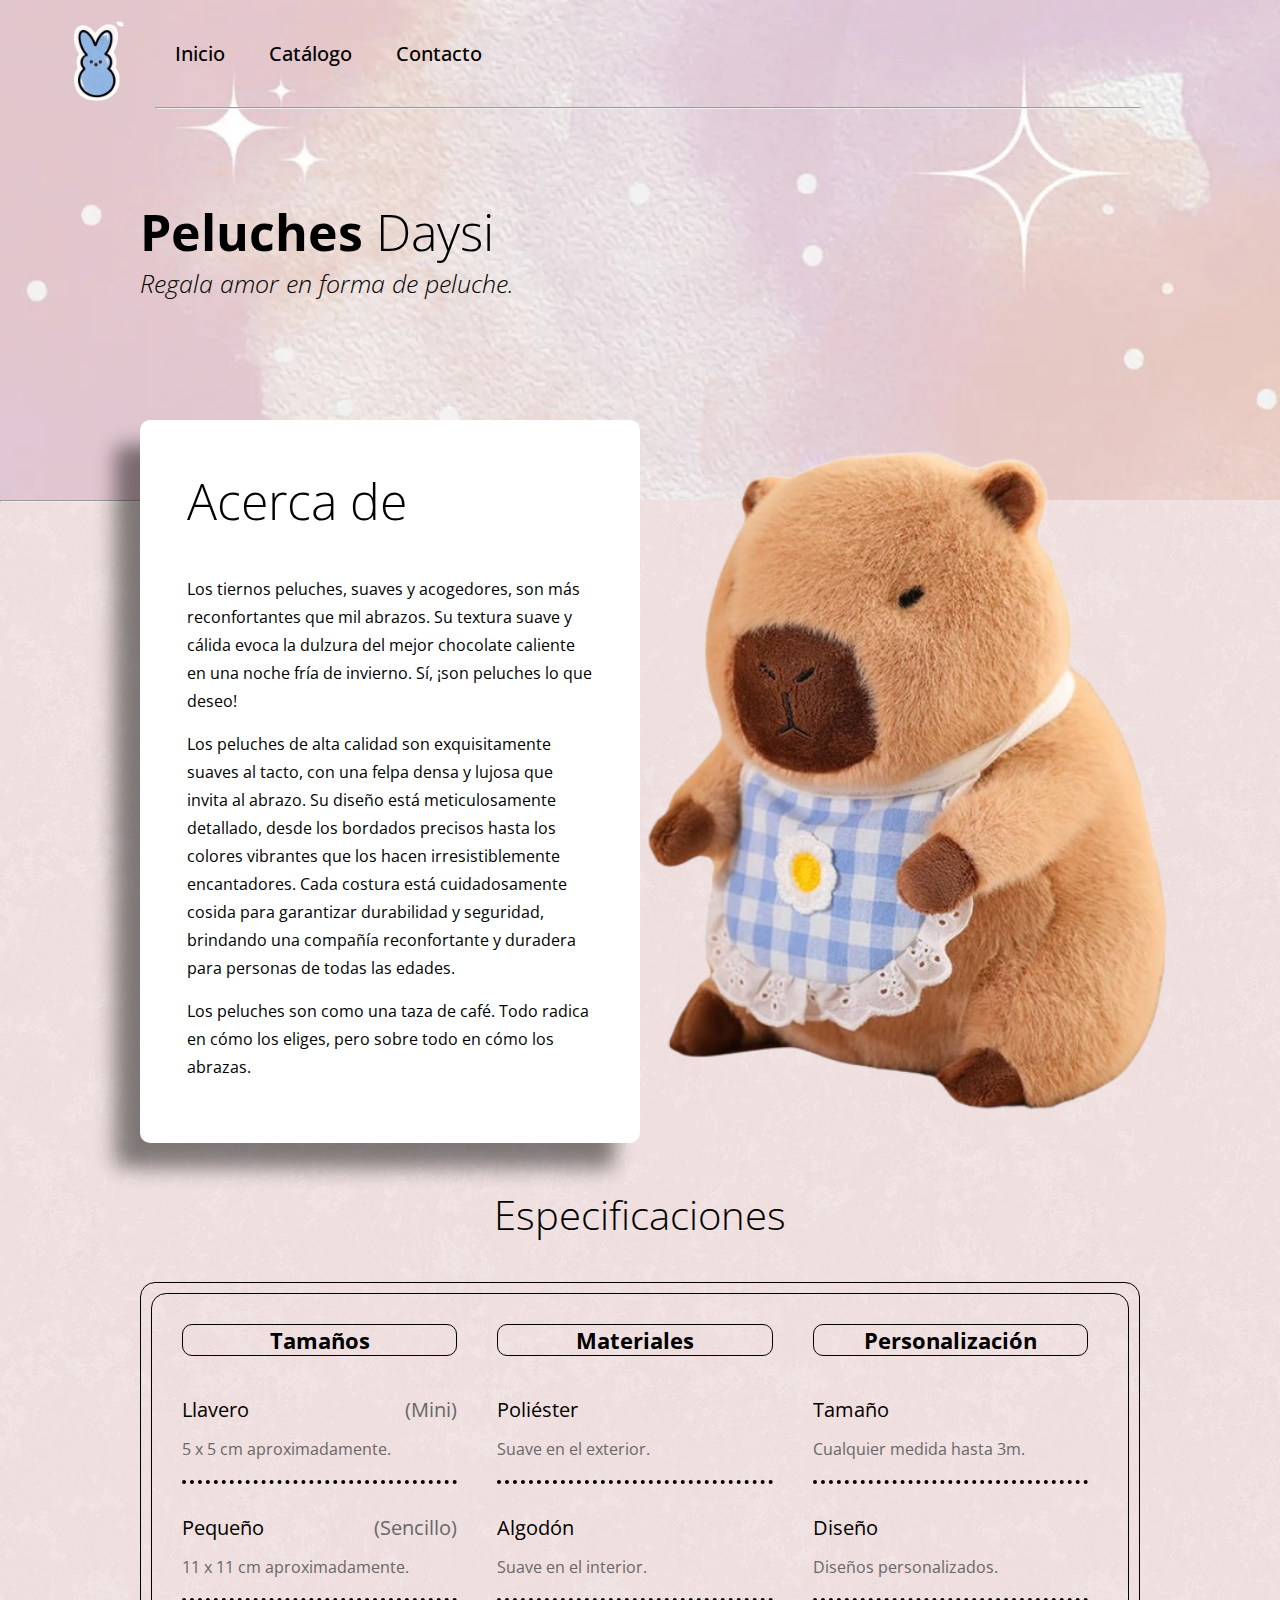
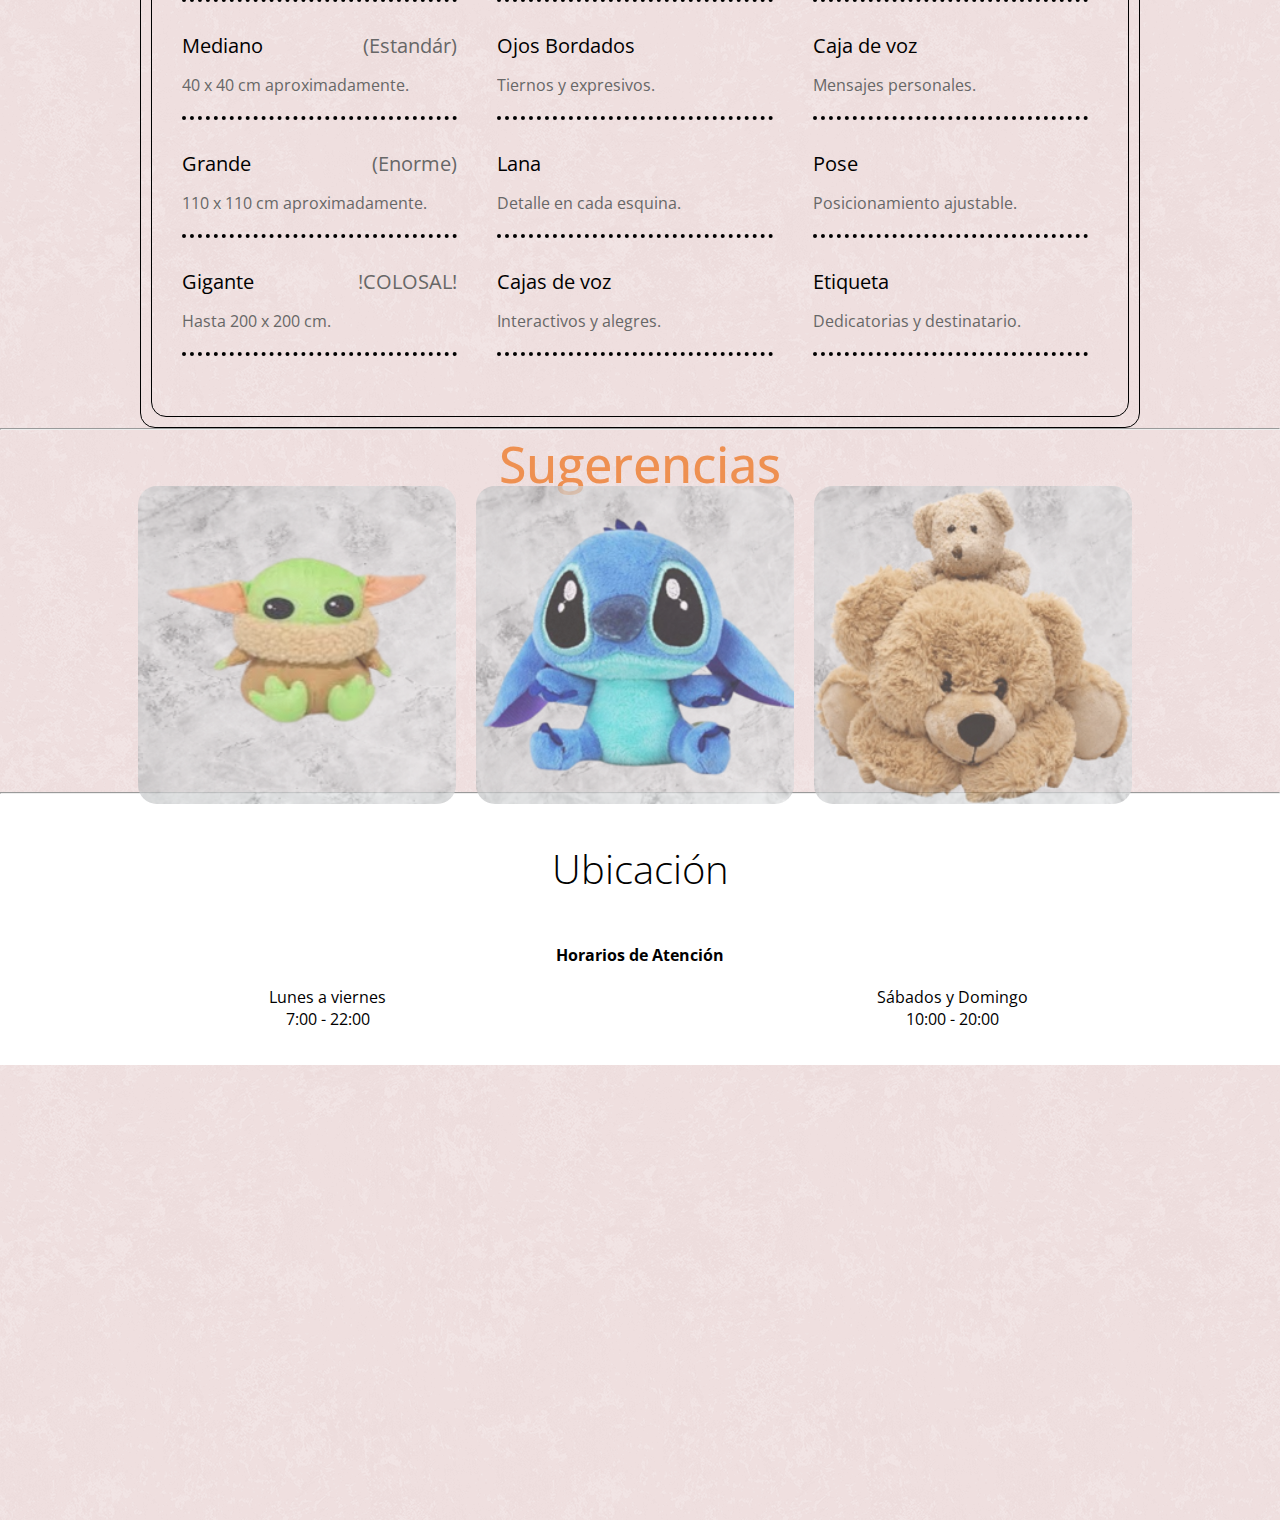
==== commit 9fc83d9d: "proy" ====
--- a/index.html
+++ b/index.html
@@ -16,15 +16,17 @@
     <link href="https://fonts.googleapis.com/css2?family=Open+Sans:ital,wght@0,300..800;1,300..800&display=swap"
         rel="stylesheet">
     <title>Peluches Daysi</title>
-
 </head>
 
 <body>
     <!--Section Header-->
     <header>
+        <div class="ikon">
+            <a href="#"><img src="./imagenes/icono.png" alt="Lorem Ipsum"></a>
+        </div>
         <div class="contenedor">
             <nav class="menu">
-                <a href="#" id="btn-acerca-de">Acerca de</a>
+                <a href="#" id="btn-acerca-de">Inicio</a>
                 <a href="vistas/catalogo.html" id="btn-catalogo">Catálogo</a>
                 <a href="vistas/contactos.html" id="btn-contacto">Contacto</a>
                 <hr>
--- a/estilos/estilos.css
+++ b/estilos/estilos.css
@@ -10,8 +10,8 @@
 body {
     font-family: "Open Sans", Arial, Sans-serif;
     font-size: 16px;
-}
-
+    
+}
 .contenedor {
     width: 90%;
     max-width: 1000px;
@@ -33,10 +33,24 @@
     height: 500px;
     
 }
+header .ikon{
+    text-align: left;
+    margin-left: 50px;
+}
+.ikon img{
+    position: absolute;
+    margin-top: 10px;
+    width: 100px;
+   
+}
+.ikon img:hover{
+    opacity: .7;
+}
 
 header .menu {
     width: 100%;
     text-align: left;
+    margin-left: 15px;
 }
 
 header .menu a {
@@ -50,7 +64,7 @@
 }
 
 header .menu a:hover {
-    color: rgb(245, 68, 245);
+    color: rgb(255, 255, 255);
     text-decoration: underline;
 
 }
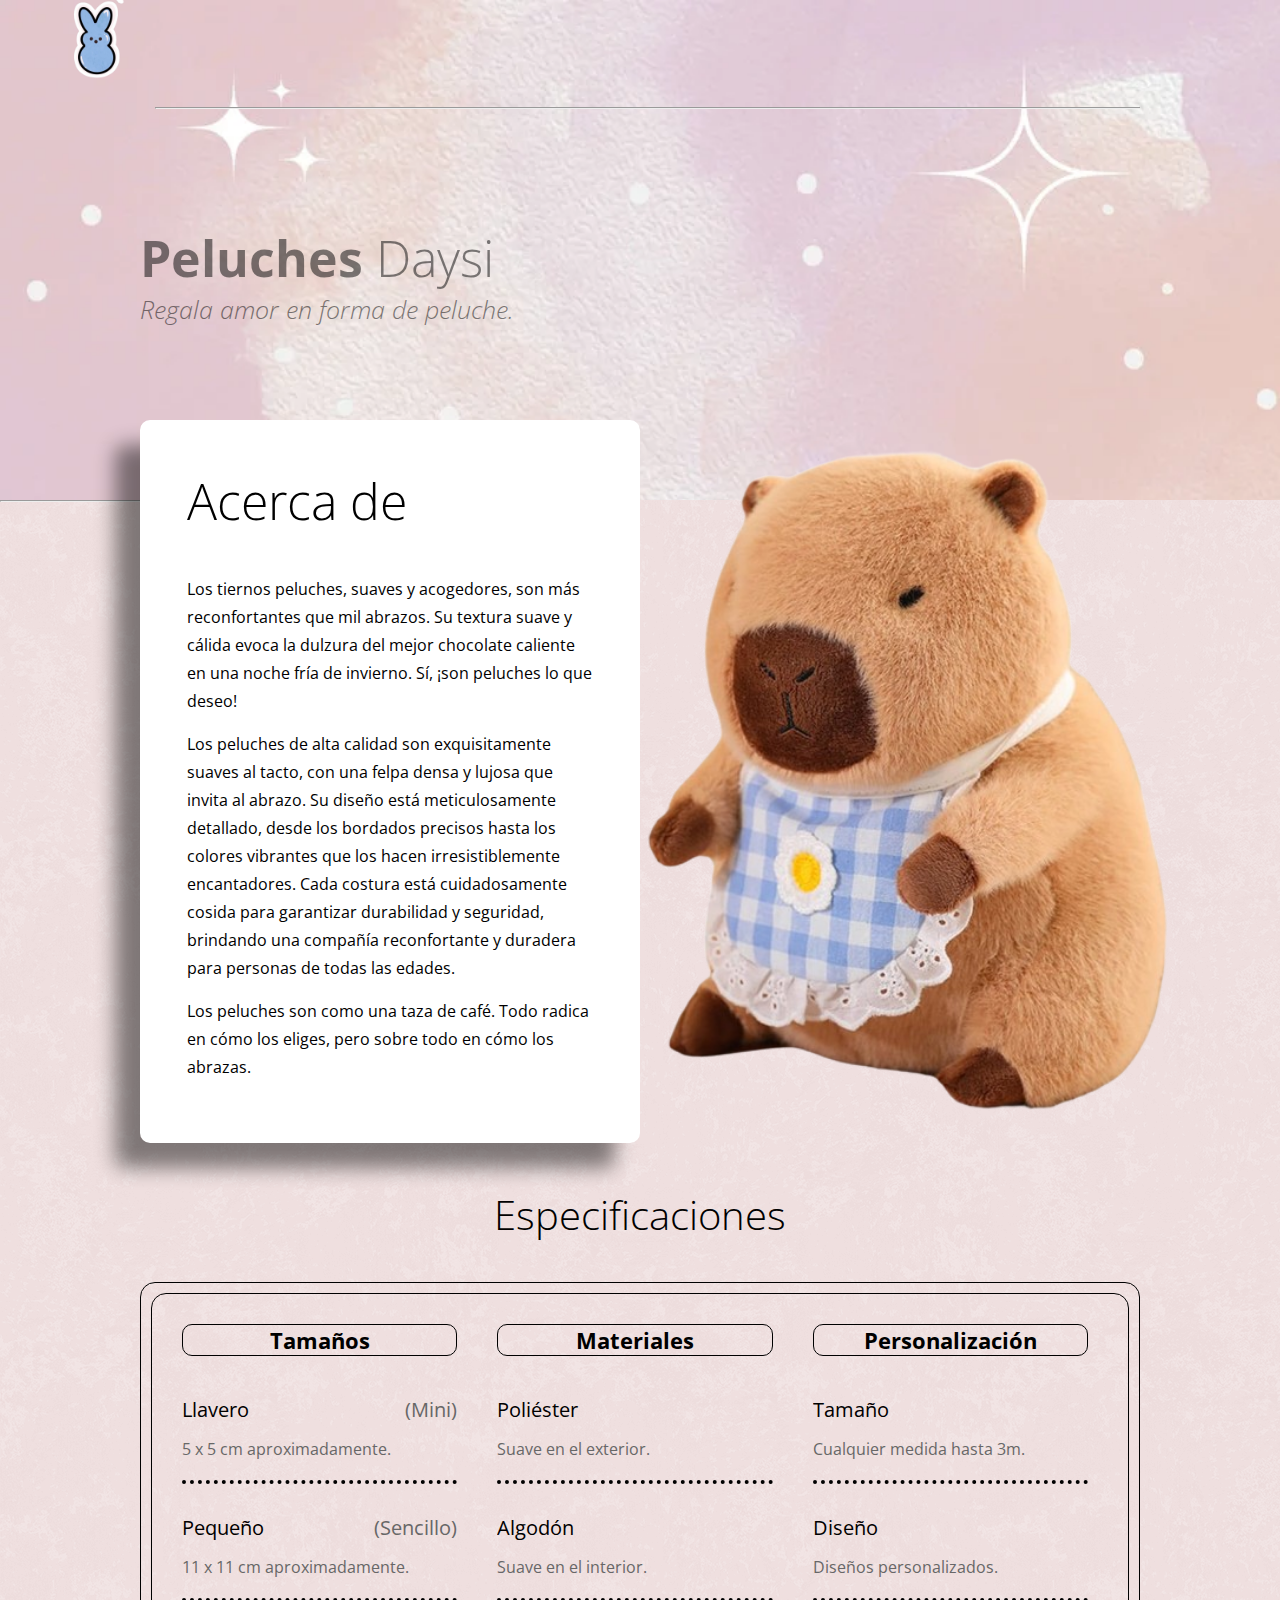
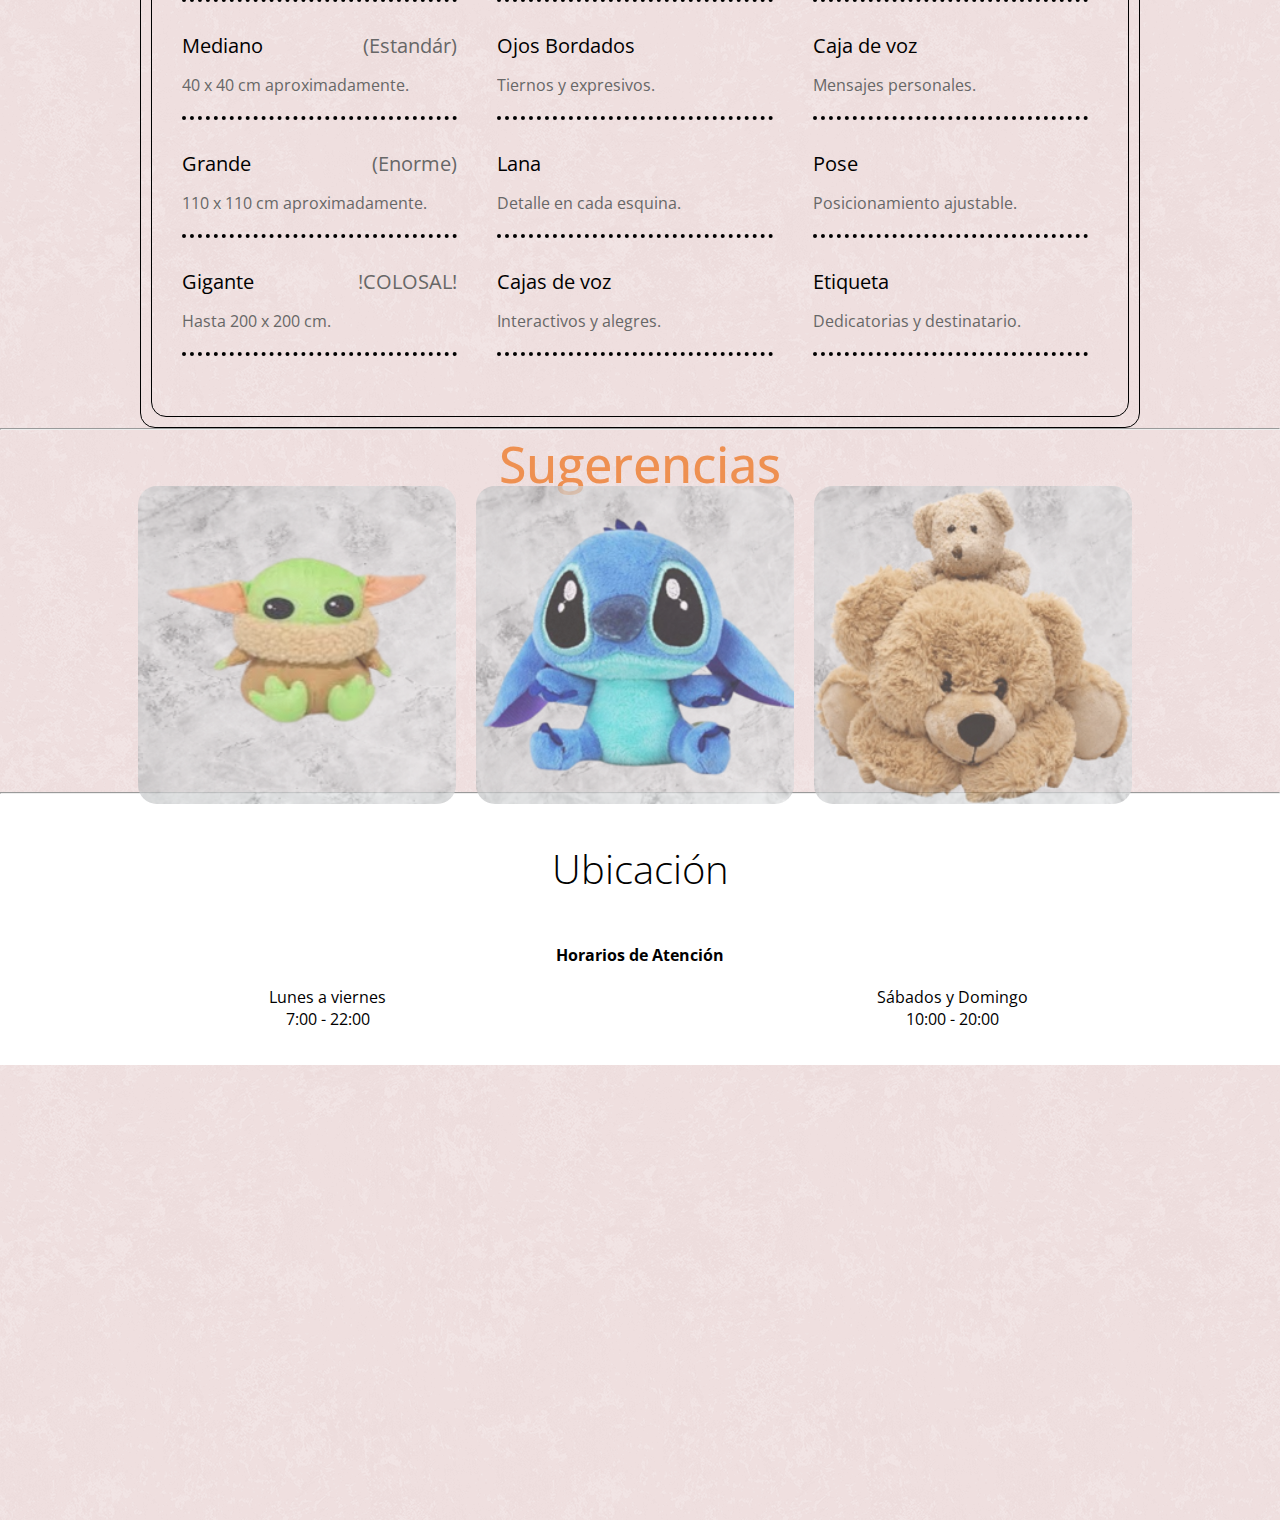
==== commit a8afa5e7: "proy2" ====
--- a/index.html
+++ b/index.html
@@ -212,6 +212,8 @@
         </section>
         <!--Fin de mapa-->
     </section>
+    <script src="js/jquery-3.1.1.min.js"></script>
+    <script src="js/java_script.js"></script>
 </body>
 
 </html>--- a/estilos/estilos.css
+++ b/estilos/estilos.css
@@ -296,4 +296,4 @@
 .main .mapa iframe {
     width: 100%;
     max-height: 600px;
-}
+}